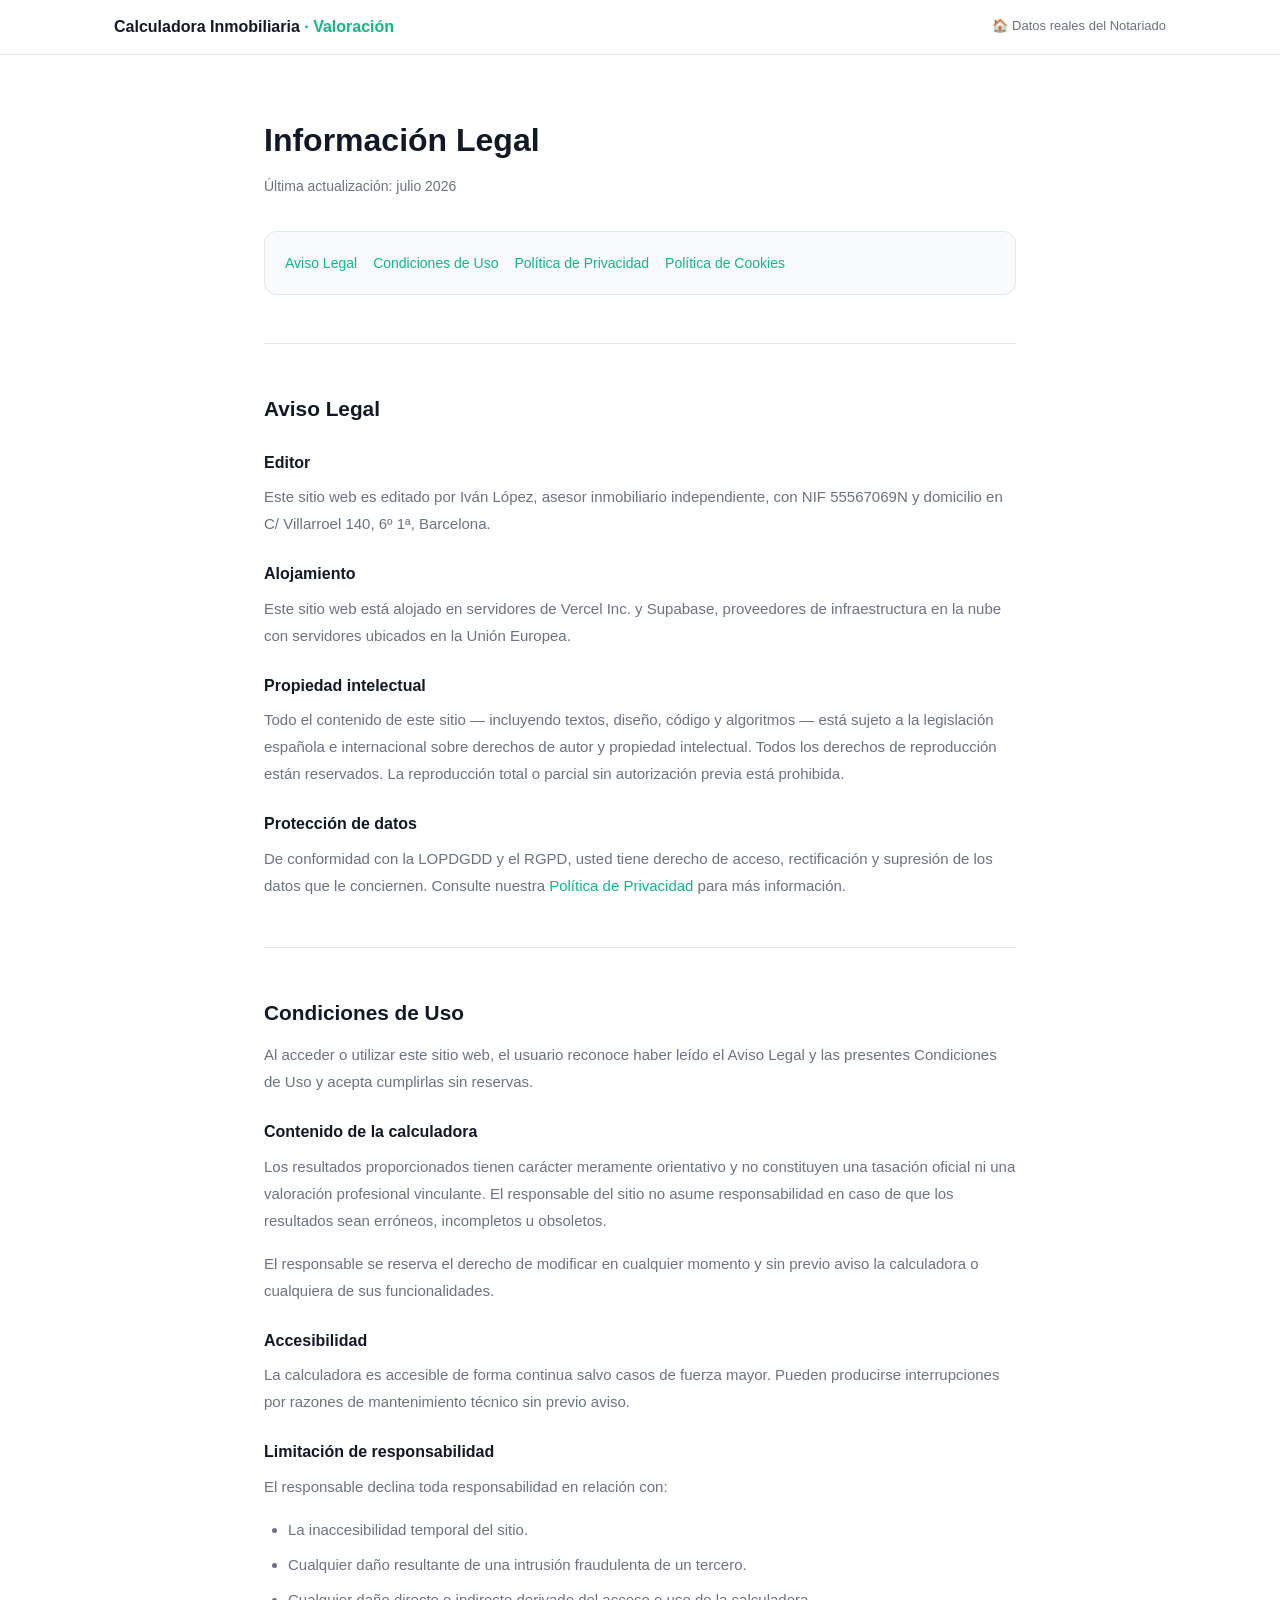
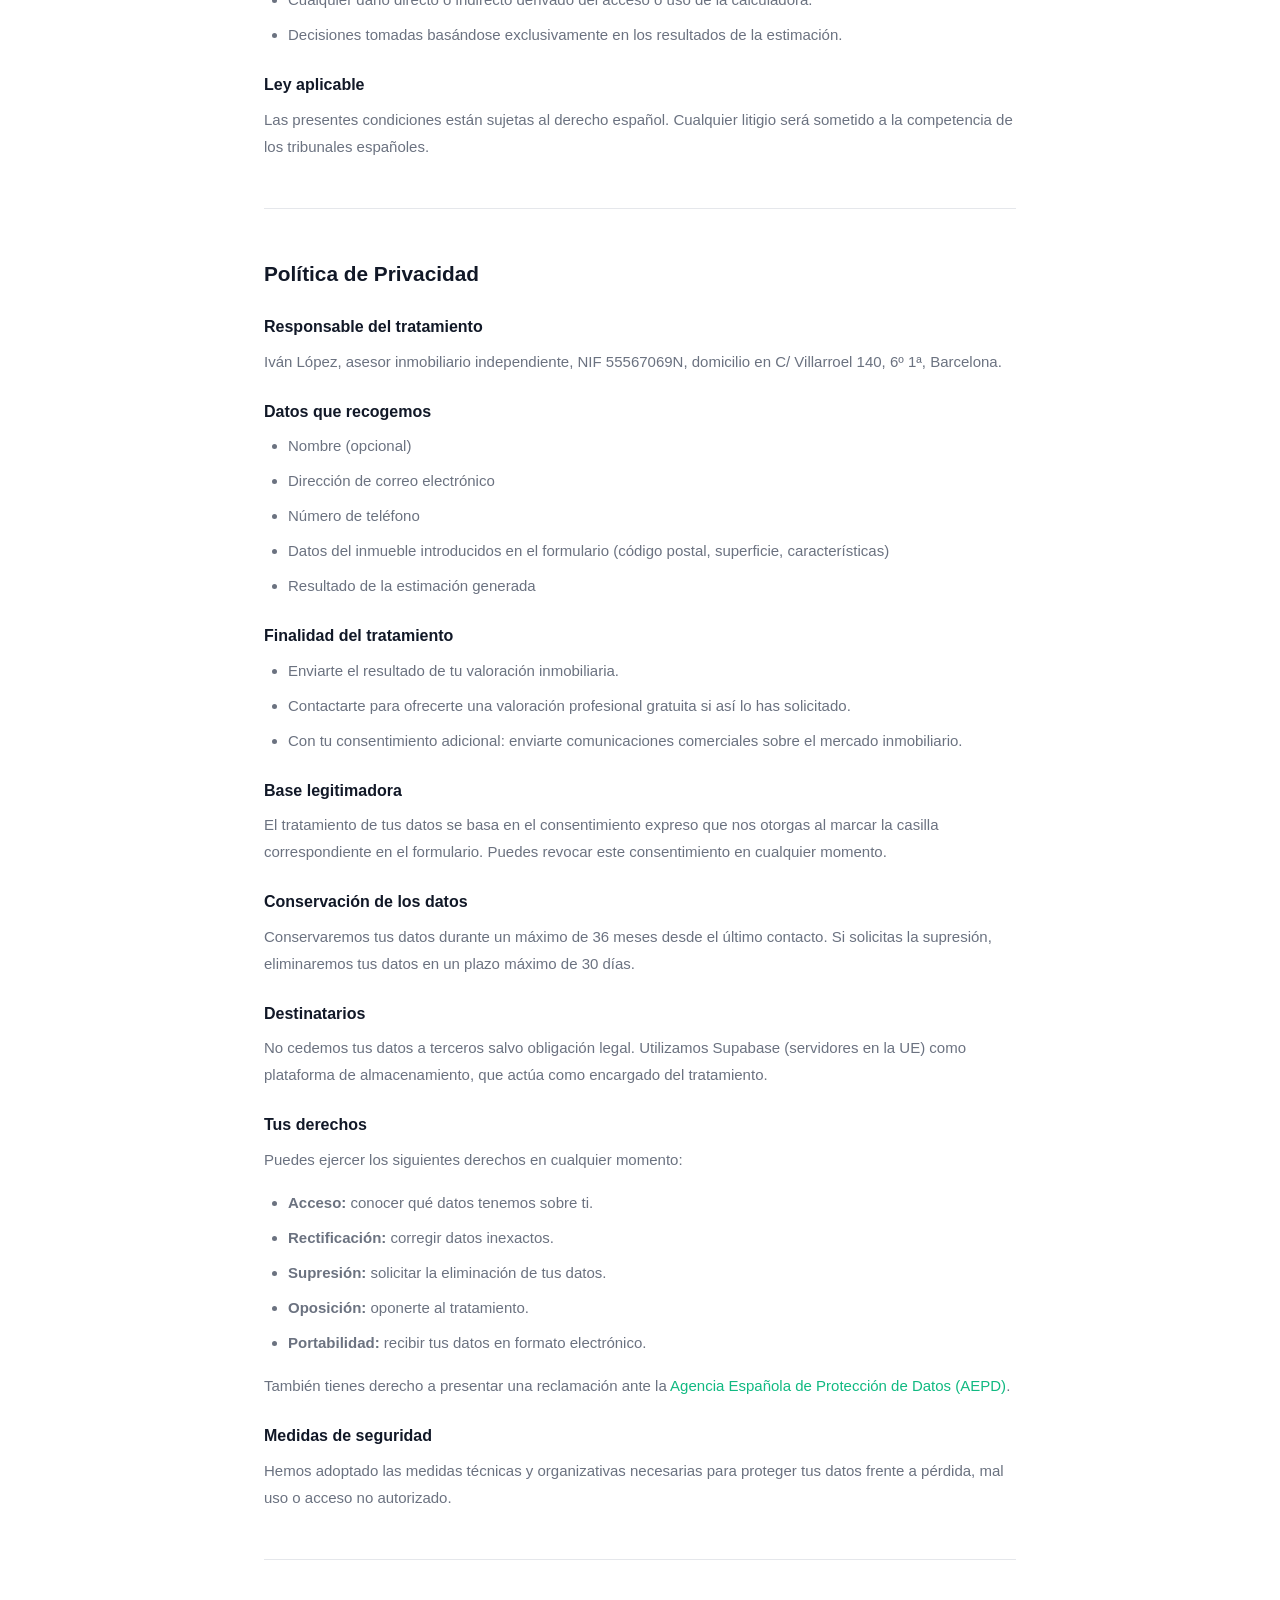
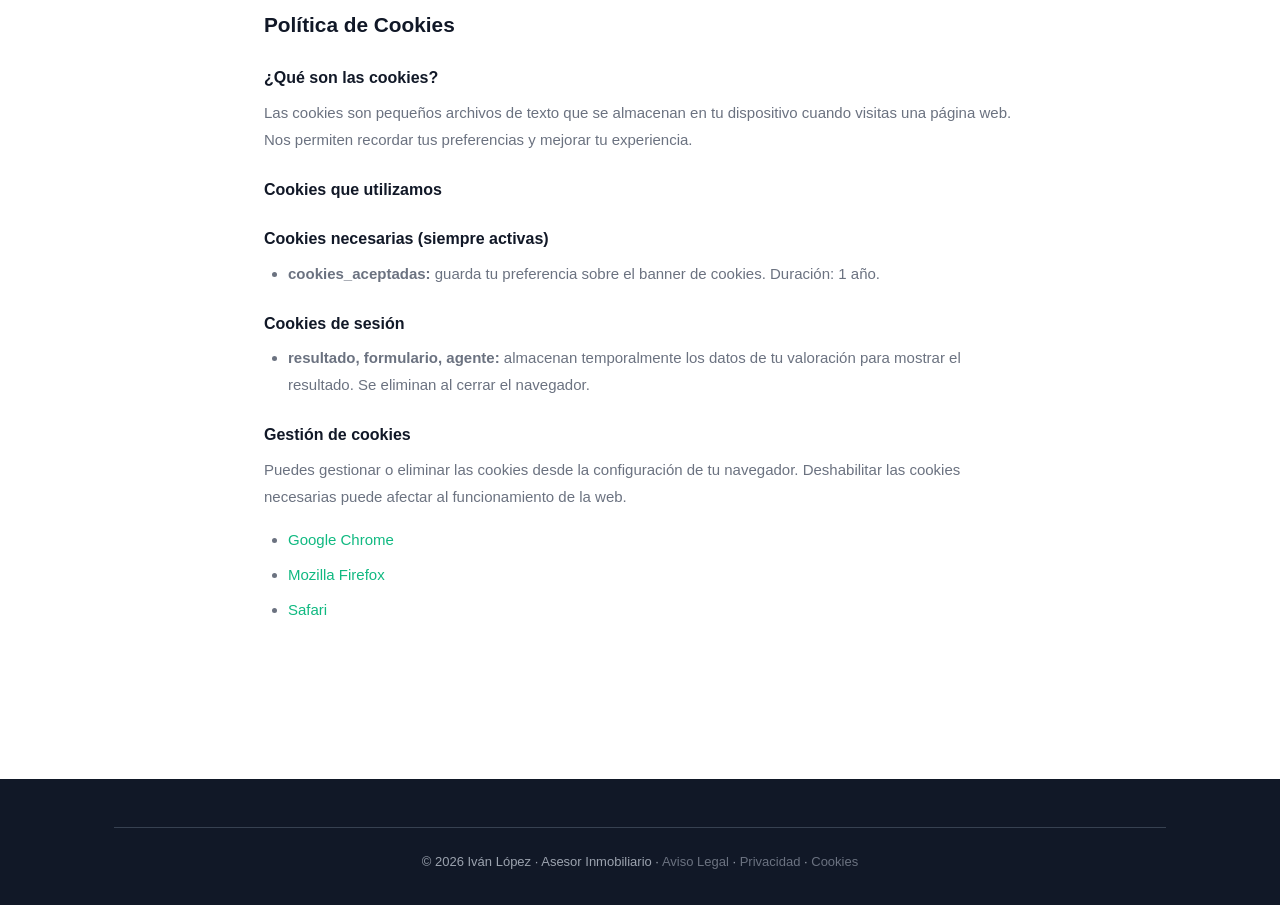
==== legal.html @ 35c609aa "feat: add legal pages with privacy policy and terms" ====
<!DOCTYPE html>
<html lang="es">
<head>
    <meta charset="UTF-8">
    <meta name="viewport" content="width=device-width, initial-scale=1.0">
    <title>Legal — Calculadora de Valoración Inmobiliaria</title>
    <link rel="stylesheet" href="css/styles.css">
    <style>
        .legal-content {
            max-width: 800px;
            margin: 60px auto;
            padding: 0 24px 80px;
        }
        .legal-content h1 {
            font-size: 2rem;
            font-weight: 800;
            margin-bottom: 8px;
        }
        .legal-content h2 {
            font-size: 1.3rem;
            font-weight: 700;
            margin: 48px 0 12px;
            padding-top: 48px;
            border-top: 1px solid var(--border);
        }
        .legal-content h3 {
            font-size: 1rem;
            font-weight: 600;
            margin: 24px 0 8px;
        }
        .legal-content p {
            color: var(--text-muted);
            line-height: 1.8;
            margin-bottom: 16px;
            font-size: 15px;
        }
        .legal-content ul {
            color: var(--text-muted);
            line-height: 1.8;
            margin-bottom: 16px;
            padding-left: 24px;
            font-size: 15px;
        }
        .legal-content li { margin-bottom: 8px; }
        .legal-nav {
            display: flex;
            gap: 16px;
            flex-wrap: wrap;
            margin: 32px 0 48px;
            padding: 20px;
            background: var(--bg);
            border-radius: var(--radius);
            border: 1px solid var(--border);
        }
        .legal-nav a {
            font-size: 14px;
            font-weight: 500;
            color: var(--primary);
        }
    </style>
</head>
<body>

    <header class="header">
        <div class="container">
            <div class="header__inner">
                <div class="header__logo">
                    <a href="index.html" style="color:inherit;text-decoration:none">
                        Calculadora Inmobiliaria <span style="color:var(--primary)">· Valoración</span>
                    </a>
                </div>
                <div class="header__badge">🏠 Datos reales del Notariado</div>
            </div>
        </div>
    </header>

    <div class="legal-content">

        <h1>Información Legal</h1>
        <p style="color:var(--text-muted);font-size:14px">Última actualización: julio 2026</p>

        <div class="legal-nav">
            <a href="#aviso">Aviso Legal</a>
            <a href="#condiciones">Condiciones de Uso</a>
            <a href="#privacidad">Política de Privacidad</a>
            <a href="#cookies">Política de Cookies</a>
        </div>

        <!-- AVISO LEGAL -->
        <section id="aviso">
            <h2>Aviso Legal</h2>

            <h3>Editor</h3>
            <p>Este sitio web es editado por Iván López, asesor inmobiliario independiente, con NIF 55567069N y domicilio en C/ Villarroel 140, 6º 1ª, Barcelona.</p>

            <h3>Alojamiento</h3>
            <p>Este sitio web está alojado en servidores de Vercel Inc. y Supabase, proveedores de infraestructura en la nube con servidores ubicados en la Unión Europea.</p>

            <h3>Propiedad intelectual</h3>
            <p>Todo el contenido de este sitio — incluyendo textos, diseño, código y algoritmos — está sujeto a la legislación española e internacional sobre derechos de autor y propiedad intelectual. Todos los derechos de reproducción están reservados. La reproducción total o parcial sin autorización previa está prohibida.</p>

            <h3>Protección de datos</h3>
            <p>De conformidad con la LOPDGDD y el RGPD, usted tiene derecho de acceso, rectificación y supresión de los datos que le conciernen. Consulte nuestra <a href="#privacidad">Política de Privacidad</a> para más información.</p>
        </section>

        <!-- CONDICIONES DE USO -->
        <section id="condiciones">
            <h2>Condiciones de Uso</h2>

            <p>Al acceder o utilizar este sitio web, el usuario reconoce haber leído el Aviso Legal y las presentes Condiciones de Uso y acepta cumplirlas sin reservas.</p>

            <h3>Contenido de la calculadora</h3>
            <p>Los resultados proporcionados tienen carácter meramente orientativo y no constituyen una tasación oficial ni una valoración profesional vinculante. El responsable del sitio no asume responsabilidad en caso de que los resultados sean erróneos, incompletos u obsoletos.</p>
            <p>El responsable se reserva el derecho de modificar en cualquier momento y sin previo aviso la calculadora o cualquiera de sus funcionalidades.</p>

            <h3>Accesibilidad</h3>
            <p>La calculadora es accesible de forma continua salvo casos de fuerza mayor. Pueden producirse interrupciones por razones de mantenimiento técnico sin previo aviso.</p>

            <h3>Limitación de responsabilidad</h3>
            <p>El responsable declina toda responsabilidad en relación con:</p>
            <ul>
                <li>La inaccesibilidad temporal del sitio.</li>
                <li>Cualquier daño resultante de una intrusión fraudulenta de un tercero.</li>
                <li>Cualquier daño directo o indirecto derivado del acceso o uso de la calculadora.</li>
                <li>Decisiones tomadas basándose exclusivamente en los resultados de la estimación.</li>
            </ul>

            <h3>Ley aplicable</h3>
            <p>Las presentes condiciones están sujetas al derecho español. Cualquier litigio será sometido a la competencia de los tribunales españoles.</p>
        </section>

        <!-- POLÍTICA DE PRIVACIDAD -->
        <section id="privacidad">
            <h2>Política de Privacidad</h2>

            <h3>Responsable del tratamiento</h3>
            <p>Iván López, asesor inmobiliario independiente, NIF 55567069N, domicilio en C/ Villarroel 140, 6º 1ª, Barcelona.</p>

            <h3>Datos que recogemos</h3>
            <ul>
                <li>Nombre (opcional)</li>
                <li>Dirección de correo electrónico</li>
                <li>Número de teléfono</li>
                <li>Datos del inmueble introducidos en el formulario (código postal, superficie, características)</li>
                <li>Resultado de la estimación generada</li>
            </ul>

            <h3>Finalidad del tratamiento</h3>
            <ul>
                <li>Enviarte el resultado de tu valoración inmobiliaria.</li>
                <li>Contactarte para ofrecerte una valoración profesional gratuita si así lo has solicitado.</li>
                <li>Con tu consentimiento adicional: enviarte comunicaciones comerciales sobre el mercado inmobiliario.</li>
            </ul>

            <h3>Base legitimadora</h3>
            <p>El tratamiento de tus datos se basa en el consentimiento expreso que nos otorgas al marcar la casilla correspondiente en el formulario. Puedes revocar este consentimiento en cualquier momento.</p>

            <h3>Conservación de los datos</h3>
            <p>Conservaremos tus datos durante un máximo de 36 meses desde el último contacto. Si solicitas la supresión, eliminaremos tus datos en un plazo máximo de 30 días.</p>

            <h3>Destinatarios</h3>
            <p>No cedemos tus datos a terceros salvo obligación legal. Utilizamos Supabase (servidores en la UE) como plataforma de almacenamiento, que actúa como encargado del tratamiento.</p>

            <h3>Tus derechos</h3>
            <p>Puedes ejercer los siguientes derechos en cualquier momento:</p>
            <ul>
                <li><strong>Acceso:</strong> conocer qué datos tenemos sobre ti.</li>
                <li><strong>Rectificación:</strong> corregir datos inexactos.</li>
                <li><strong>Supresión:</strong> solicitar la eliminación de tus datos.</li>
                <li><strong>Oposición:</strong> oponerte al tratamiento.</li>
                <li><strong>Portabilidad:</strong> recibir tus datos en formato electrónico.</li>
            </ul>
            <p>También tienes derecho a presentar una reclamación ante la <a href="https://www.aepd.es" target="_blank">Agencia Española de Protección de Datos (AEPD)</a>.</p>

            <h3>Medidas de seguridad</h3>
            <p>Hemos adoptado las medidas técnicas y organizativas necesarias para proteger tus datos frente a pérdida, mal uso o acceso no autorizado.</p>
        </section>

        <!-- POLÍTICA DE COOKIES -->
        <section id="cookies">
            <h2>Política de Cookies</h2>

            <h3>¿Qué son las cookies?</h3>
            <p>Las cookies son pequeños archivos de texto que se almacenan en tu dispositivo cuando visitas una página web. Nos permiten recordar tus preferencias y mejorar tu experiencia.</p>

            <h3>Cookies que utilizamos</h3>

            <h3>Cookies necesarias (siempre activas)</h3>
            <ul>
                <li><strong>cookies_aceptadas:</strong> guarda tu preferencia sobre el banner de cookies. Duración: 1 año.</li>
            </ul>

            <h3>Cookies de sesión</h3>
            <ul>
                <li><strong>resultado, formulario, agente:</strong> almacenan temporalmente los datos de tu valoración para mostrar el resultado. Se eliminan al cerrar el navegador.</li>
            </ul>

            <h3>Gestión de cookies</h3>
            <p>Puedes gestionar o eliminar las cookies desde la configuración de tu navegador. Deshabilitar las cookies necesarias puede afectar al funcionamiento de la web.</p>
            <ul>
                <li><a href="https://support.google.com/chrome/answer/95647" target="_blank">Google Chrome</a></li>
                <li><a href="https://support.mozilla.org/es/kb/habilitar-y-deshabilitar-cookies" target="_blank">Mozilla Firefox</a></li>
                <li><a href="https://support.apple.com/es-es/guide/safari/sfri11471/mac" target="_blank">Safari</a></li>
            </ul>
        </section>

    </div>

    <footer class="footer">
        <div class="container">
            <div class="footer__bottom">
                <p>© 2026 Iván López · Asesor Inmobiliario · 
                <a href="#aviso" style="color:#6b7280">Aviso Legal</a> · 
                <a href="#privacidad" style="color:#6b7280">Privacidad</a> · 
                <a href="#cookies" style="color:#6b7280">Cookies</a></p>
            </div>
        </div>
    </footer>

</body>
</html>
---- css/styles.css ----
/* ─── RESET Y VARIABLES ──────────────────────────────────────────────────────── */

*, *::before, *::after {
    box-sizing: border-box;
    margin: 0;
    padding: 0;
}

:root {
    --primary:        #10b981;
    --primary-dark:   #059669;
    --primary-light:  #d1fae5;
    --text:           #111827;
    --text-muted:     #6b7280;
    --text-light:     #9ca3af;
    --border:         #e5e7eb;
    --bg:             #f9fafb;
    --white:          #ffffff;
    --warning-bg:     #fffbeb;
    --warning:        #92400e;
    --radius-sm:      6px;
    --radius:         12px;
    --radius-lg:      20px;
    --shadow-sm:      0 1px 3px rgba(0,0,0,0.08);
    --shadow:         0 4px 16px rgba(0,0,0,0.08);
    --shadow-lg:      0 8px 32px rgba(0,0,0,0.12);
}

body {
    font-family: -apple-system, BlinkMacSystemFont, 'Segoe UI', 'Inter', sans-serif;
    font-size: 16px;
    line-height: 1.6;
    color: var(--text);
    background: var(--white);
}

a { color: var(--primary); text-decoration: none; }
a:hover { text-decoration: underline; }

/* ─── LAYOUT ─────────────────────────────────────────────────────────────────── */

.container {
    max-width: 1100px;
    margin: 0 auto;
    padding: 0 24px;
}

.container--narrow {
    max-width: 640px;
    margin: 0 auto;
    padding: 0 24px;
}

/* ─── HEADER ─────────────────────────────────────────────────────────────────── */

.header {
    position: sticky;
    top: 0;
    z-index: 100;
    background: var(--white);
    border-bottom: 1px solid var(--border);
    padding: 14px 0;
}

.header__inner {
    display: flex;
    align-items: center;
    justify-content: space-between;
}

.header__logo {
    font-weight: 700;
    font-size: 16px;
    color: var(--text);
}

.header__logo span {
    color: var(--primary);
}

.header__badge {
    font-size: 13px;
    color: var(--text-muted);
}

/* ─── HERO ───────────────────────────────────────────────────────────────────── */

.hero {
    background: linear-gradient(135deg, #f0fdf4 0%, #ffffff 60%);
    padding: 80px 0 60px;
    text-align: center;
}

.hero__badge {
    display: inline-flex;
    align-items: center;
    gap: 6px;
    background: var(--primary-light);
    color: var(--primary-dark);
    font-size: 13px;
    font-weight: 600;
    padding: 6px 14px;
    border-radius: 999px;
    margin-bottom: 24px;
}

.hero__titulo {
    font-size: clamp(2rem, 5vw, 3.2rem);
    font-weight: 800;
    line-height: 1.15;
    margin-bottom: 20px;
    letter-spacing: -0.02em;
}

.hero__titulo span {
    color: var(--primary);
}

.hero__subtitulo {
    font-size: 1.15rem;
    color: var(--text-muted);
    max-width: 560px;
    margin: 0 auto 36px;
    line-height: 1.7;
}

.hero__cta {
    margin-bottom: 40px;
}

.hero__social {
    display: flex;
    align-items: center;
    justify-content: center;
    gap: 12px;
    font-size: 14px;
    color: var(--text-muted);
}

.hero__avatares {
    display: flex;
}

.hero__avatar {
    width: 32px;
    height: 32px;
    border-radius: 50%;
    border: 2px solid var(--white);
    background: var(--primary-light);
    color: var(--primary-dark);
    font-size: 12px;
    font-weight: 700;
    display: flex;
    align-items: center;
    justify-content: center;
    margin-left: -8px;
}

.hero__avatar:first-child { margin-left: 0; }

/* ─── STATS ──────────────────────────────────────────────────────────────────── */

.stats {
    padding: 40px 0;
    border-top: 1px solid var(--border);
    border-bottom: 1px solid var(--border);
    background: var(--bg);
}

.stats__grid {
    display: grid;
    grid-template-columns: repeat(3, 1fr);
    gap: 24px;
    text-align: center;
}

.stats__numero {
    font-size: 2rem;
    font-weight: 800;
    color: var(--primary);
    line-height: 1;
    margin-bottom: 6px;
}

.stats__label {
    font-size: 14px;
    color: var(--text-muted);
}

/* ─── CÓMO FUNCIONA ──────────────────────────────────────────────────────────── */

.como-funciona {
    padding: 80px 0;
}

.section__titulo {
    font-size: 1.8rem;
    font-weight: 700;
    text-align: center;
    margin-bottom: 12px;
}

.section__subtitulo {
    text-align: center;
    color: var(--text-muted);
    margin-bottom: 52px;
    font-size: 1.05rem;
}

.pasos__grid {
    display: grid;
    grid-template-columns: repeat(4, 1fr);
    gap: 24px;
    position: relative;
}

.paso {
    text-align: center;
    padding: 28px 20px;
    background: var(--white);
    border: 1px solid var(--border);
    border-radius: var(--radius);
    box-shadow: var(--shadow-sm);
}

.paso__numero {
    width: 44px;
    height: 44px;
    border-radius: 50%;
    background: var(--primary);
    color: var(--white);
    font-weight: 700;
    font-size: 18px;
    display: flex;
    align-items: center;
    justify-content: center;
    margin: 0 auto 16px;
}

.paso__titulo {
    font-weight: 600;
    font-size: 15px;
    margin-bottom: 8px;
}

.paso__texto {
    font-size: 14px;
    color: var(--text-muted);
    line-height: 1.5;
}

/* ─── FORMULARIO ─────────────────────────────────────────────────────────────── */

.formulario-section {
    padding: 80px 0;
    background: var(--bg);
}

.form-card {
    background: var(--white);
    border: 1px solid var(--border);
    border-radius: var(--radius-lg);
    padding: 40px;
    box-shadow: var(--shadow);
}

.form__progress {
    display: flex;
    align-items: center;
    gap: 12px;
    margin-bottom: 32px;
}

.form__progress-step {
    display: flex;
    align-items: center;
    gap: 8px;
    font-size: 14px;
    font-weight: 500;
    color: var(--text-light);
}

.form__progress-step.active {
    color: var(--primary);
}

.form__progress-step.done {
    color: var(--primary-dark);
}

.form__progress-dot {
    width: 28px;
    height: 28px;
    border-radius: 50%;
    border: 2px solid var(--border);
    display: flex;
    align-items: center;
    justify-content: center;
    font-size: 12px;
    font-weight: 700;
}

.form__progress-step.active .form__progress-dot {
    background: var(--primary);
    border-color: var(--primary);
    color: var(--white);
}

.form__progress-step.done .form__progress-dot {
    background: var(--primary-dark);
    border-color: var(--primary-dark);
    color: var(--white);
}

.form__progress-line {
    flex: 1;
    height: 2px;
    background: var(--border);
    border-radius: 999px;
}

.form__progress-line.done {
    background: var(--primary);
}

.form__titulo {
    font-size: 1.4rem;
    font-weight: 700;
    margin-bottom: 8px;
}

.form__subtitulo {
    color: var(--text-muted);
    margin-bottom: 28px;
    font-size: 15px;
}

.form__grid {
    display: grid;
    grid-template-columns: 1fr 1fr;
    gap: 16px;
}

.form__grid--full {
    grid-column: 1 / -1;
}

.form__grupo {
    display: flex;
    flex-direction: column;
    gap: 6px;
}

.form__label {
    font-size: 14px;
    font-weight: 500;
    color: var(--text);
}

.form__opcional {
    color: var(--text-light);
    font-weight: 400;
}

.form__input,
.form__select {
    width: 100%;
    padding: 11px 14px;
    border: 1.5px solid var(--border);
    border-radius: var(--radius-sm);
    font-size: 15px;
    color: var(--text);
    background: var(--white);
    transition: border-color 0.15s, box-shadow 0.15s;
    appearance: none;
}

.form__input:focus,
.form__select:focus {
    outline: none;
    border-color: var(--primary);
    box-shadow: 0 0 0 3px rgba(16,185,129,0.12);
}

.form__checkbox-grupo {
    display: flex;
    gap: 10px;
    align-items: flex-start;
    padding: 14px;
    background: var(--bg);
    border-radius: var(--radius-sm);
    border: 1px solid var(--border);
}

.form__checkbox {
    width: 18px;
    height: 18px;
    flex-shrink: 0;
    margin-top: 2px;
    accent-color: var(--primary);
}

.form__checkbox-label {
    font-size: 13px;
    color: var(--text-muted);
    line-height: 1.5;
}

/* ─── BOTONES ────────────────────────────────────────────────────────────────── */

.btn {
    display: inline-flex;
    align-items: center;
    justify-content: center;
    gap: 8px;
    padding: 14px 28px;
    border-radius: var(--radius-sm);
    font-size: 16px;
    font-weight: 600;
    cursor: pointer;
    border: none;
    transition: all 0.15s;
    text-decoration: none;
}

.btn--primary {
    background: var(--primary);
    color: var(--white);
    width: 100%;
    margin-top: 8px;
}

.btn--primary:hover {
    background: var(--primary-dark);
    transform: translateY(-1px);
    box-shadow: 0 4px 12px rgba(16,185,129,0.3);
    text-decoration: none;
    color: var(--white);
}

.btn--secondary {
    background: var(--white);
    color: var(--text);
    border: 1.5px solid var(--border);
    width: 100%;
    margin-top: 8px;
}

.btn--secondary:hover {
    background: var(--bg);
    text-decoration: none;
    color: var(--text);
}

.btn--whatsapp {
    background: #25d366;
    color: var(--white);
    width: 100%;
    margin-top: 8px;
}

.btn--whatsapp:hover {
    background: #20b858;
    text-decoration: none;
    color: var(--white);
}

.btn--lg {
    padding: 16px 36px;
    font-size: 17px;
    border-radius: var(--radius-sm);
}

/* ─── TESTIMONIOS ────────────────────────────────────────────────────────────── */

.testimonios {
    padding: 80px 0;
    background: var(--bg);
}

.testimonios__grid {
    display: grid;
    grid-template-columns: repeat(3, 1fr);
    gap: 24px;
    margin-top: 48px;
}

.testimonio {
    background: var(--white);
    border: 1px solid var(--border);
    border-radius: var(--radius);
    padding: 28px;
    box-shadow: var(--shadow-sm);
}

.testimonio__estrellas {
    color: #f59e0b;
    font-size: 16px;
    margin-bottom: 12px;
}

.testimonio__texto {
    font-size: 15px;
    color: var(--text);
    line-height: 1.6;
    margin-bottom: 16px;
    font-style: italic;
}

.testimonio__autor {
    font-size: 14px;
    font-weight: 600;
    color: var(--text);
}

.testimonio__lugar {
    font-size: 13px;
    color: var(--text-muted);
}

/* ─── FAQ ────────────────────────────────────────────────────────────────────── */

.faq {
    padding: 80px 0;
}

.faq__lista {
    max-width: 720px;
    margin: 48px auto 0;
    display: flex;
    flex-direction: column;
    gap: 12px;
}

.faq__item {
    border: 1px solid var(--border);
    border-radius: var(--radius-sm);
    overflow: hidden;
}

.faq__pregunta {
    width: 100%;
    text-align: left;
    padding: 18px 20px;
    background: var(--white);
    border: none;
    cursor: pointer;
    font-size: 15px;
    font-weight: 600;
    color: var(--text);
    display: flex;
    justify-content: space-between;
    align-items: center;
    gap: 12px;
}

.faq__pregunta:hover {
    background: var(--bg);
}

.faq__icono {
    font-size: 20px;
    color: var(--primary);
    flex-shrink: 0;
    transition: transform 0.2s;
}

.faq__item.open .faq__icono {
    transform: rotate(45deg);
}

.faq__respuesta {
    display: none;
    padding: 0 20px 18px;
    font-size: 15px;
    color: var(--text-muted);
    line-height: 1.7;
    background: var(--white);
}

.faq__item.open .faq__respuesta {
    display: block;
}

/* ─── RESULTADO ──────────────────────────────────────────────────────────────── */

.resultado-hero {
    background: linear-gradient(135deg, #f0fdf4 0%, #ffffff 60%);
    padding: 60px 0 40px;
    text-align: center;
}

.resultado__emoji {
    font-size: 3rem;
    margin-bottom: 16px;
}

.resultado__titulo {
    font-size: 1.4rem;
    color: var(--text-muted);
    margin-bottom: 8px;
}

.resultado__rango {
    font-size: clamp(1.8rem, 4vw, 2.8rem);
    font-weight: 800;
    color: var(--text);
    margin-bottom: 8px;
    letter-spacing: -0.02em;
}

.resultado__central {
    font-size: 1.1rem;
    color: var(--text-muted);
    margin-bottom: 20px;
}

.resultado__central strong {
    color: var(--primary);
}

.resultado__detalle {
    font-size: 15px;
    color: var(--text-muted);
    margin-bottom: 16px;
}

.resultado__badges {
    display: flex;
    gap: 10px;
    justify-content: center;
    flex-wrap: wrap;
    margin-bottom: 12px;
}

.badge {
    display: inline-flex;
    align-items: center;
    gap: 5px;
    padding: 6px 12px;
    border-radius: 999px;
    font-size: 13px;
    font-weight: 600;
}

.badge--green {
    background: var(--primary-light);
    color: var(--primary-dark);
}

.badge--blue {
    background: #dbeafe;
    color: #1e40af;
}

.badge--warning {
    background: var(--warning-bg);
    color: var(--warning);
}

.resultado__aviso {
    margin-top: 16px;
    padding: 12px 16px;
    background: var(--warning-bg);
    color: var(--warning);
    border-radius: var(--radius-sm);
    font-size: 14px;
    text-align: left;
}

/* ─── CTA RESULTADO ──────────────────────────────────────────────────────────── */

.resultado-cta {
    padding: 40px 0 80px;
}

.cta-card {
    background: var(--white);
    border: 1px solid var(--border);
    border-radius: var(--radius-lg);
    padding: 40px;
    box-shadow: var(--shadow);
    text-align: center;
}

.cta-card__titulo {
    font-size: 1.4rem;
    font-weight: 700;
    margin-bottom: 10px;
}

.cta-card__texto {
    color: var(--text-muted);
    margin-bottom: 28px;
    font-size: 15px;
}

.cta-card__botones {
    display: flex;
    flex-direction: column;
    gap: 10px;
    max-width: 400px;
    margin: 0 auto;
}

.lead__confirmacion {
    background: var(--primary-light);
    color: var(--primary-dark);
    padding: 20px;
    border-radius: var(--radius-sm);
    font-weight: 600;
    text-align: center;
    font-size: 16px;
}

/* ─── FOOTER ─────────────────────────────────────────────────────────────────── */

.footer {
    background: var(--text);
    color: #9ca3af;
    padding: 48px 0 32px;
}

.footer__grid {
    display: grid;
    grid-template-columns: 2fr 1fr 1fr;
    gap: 40px;
    margin-bottom: 40px;
}

.footer__titulo {
    font-size: 15px;
    font-weight: 600;
    color: var(--white);
    margin-bottom: 12px;
}

.footer__texto {
    font-size: 14px;
    line-height: 1.7;
}

.footer__links {
    list-style: none;
    display: flex;
    flex-direction: column;
    gap: 8px;
}

.footer__links a {
    color: #9ca3af;
    font-size: 14px;
}

.footer__links a:hover {
    color: var(--white);
    text-decoration: none;
}

.footer__bottom {
    border-top: 1px solid #374151;
    padding-top: 24px;
    font-size: 13px;
    text-align: center;
}

/* ─── BANNER COOKIES ─────────────────────────────────────────────────────────── */

.cookies-banner {
    position: fixed;
    bottom: 0;
    left: 0;
    right: 0;
    background: var(--text);
    color: var(--white);
    padding: 20px 24px;
    z-index: 1000;
    box-shadow: 0 -4px 20px rgba(0,0,0,0.15);
    display: none;
}

.cookies-banner.visible {
    display: block;
}

.cookies-banner__inner {
    max-width: 1100px;
    margin: 0 auto;
    display: flex;
    align-items: center;
    gap: 24px;
    flex-wrap: wrap;
}

.cookies-banner__texto {
    flex: 1;
    font-size: 14px;
    color: #d1d5db;
    min-width: 200px;
}

.cookies-banner__botones {
    display: flex;
    gap: 10px;
    flex-shrink: 0;
}

.btn--cookies-accept {
    background: var(--primary);
    color: var(--white);
    padding: 10px 20px;
    border-radius: var(--radius-sm);
    font-size: 14px;
    font-weight: 600;
    border: none;
    cursor: pointer;
}

.btn--cookies-reject {
    background: transparent;
    color: #d1d5db;
    padding: 10px 20px;
    border-radius: var(--radius-sm);
    font-size: 14px;
    font-weight: 600;
    border: 1px solid #4b5563;
    cursor: pointer;
}

/* ─── RESPONSIVE ─────────────────────────────────────────────────────────────── */

@media (max-width: 768px) {
    .hero { padding: 60px 0 40px; }
    .pasos__grid { grid-template-columns: 1fr 1fr; }
    .stats__grid { grid-template-columns: 1fr; gap: 16px; }
    .testimonios__grid { grid-template-columns: 1fr; }
    .footer__grid { grid-template-columns: 1fr; gap: 28px; }
    .form__grid { grid-template-columns: 1fr; }
    .form-card { padding: 24px 20px; }
}

@media (max-width: 480px) {
    .pasos__grid { grid-template-columns: 1fr; }
    .hero__titulo { font-size: 1.8rem; }
    .resultado__rango { font-size: 1.6rem; }
    .cookies-banner__inner { flex-direction: column; align-items: flex-start; }
}
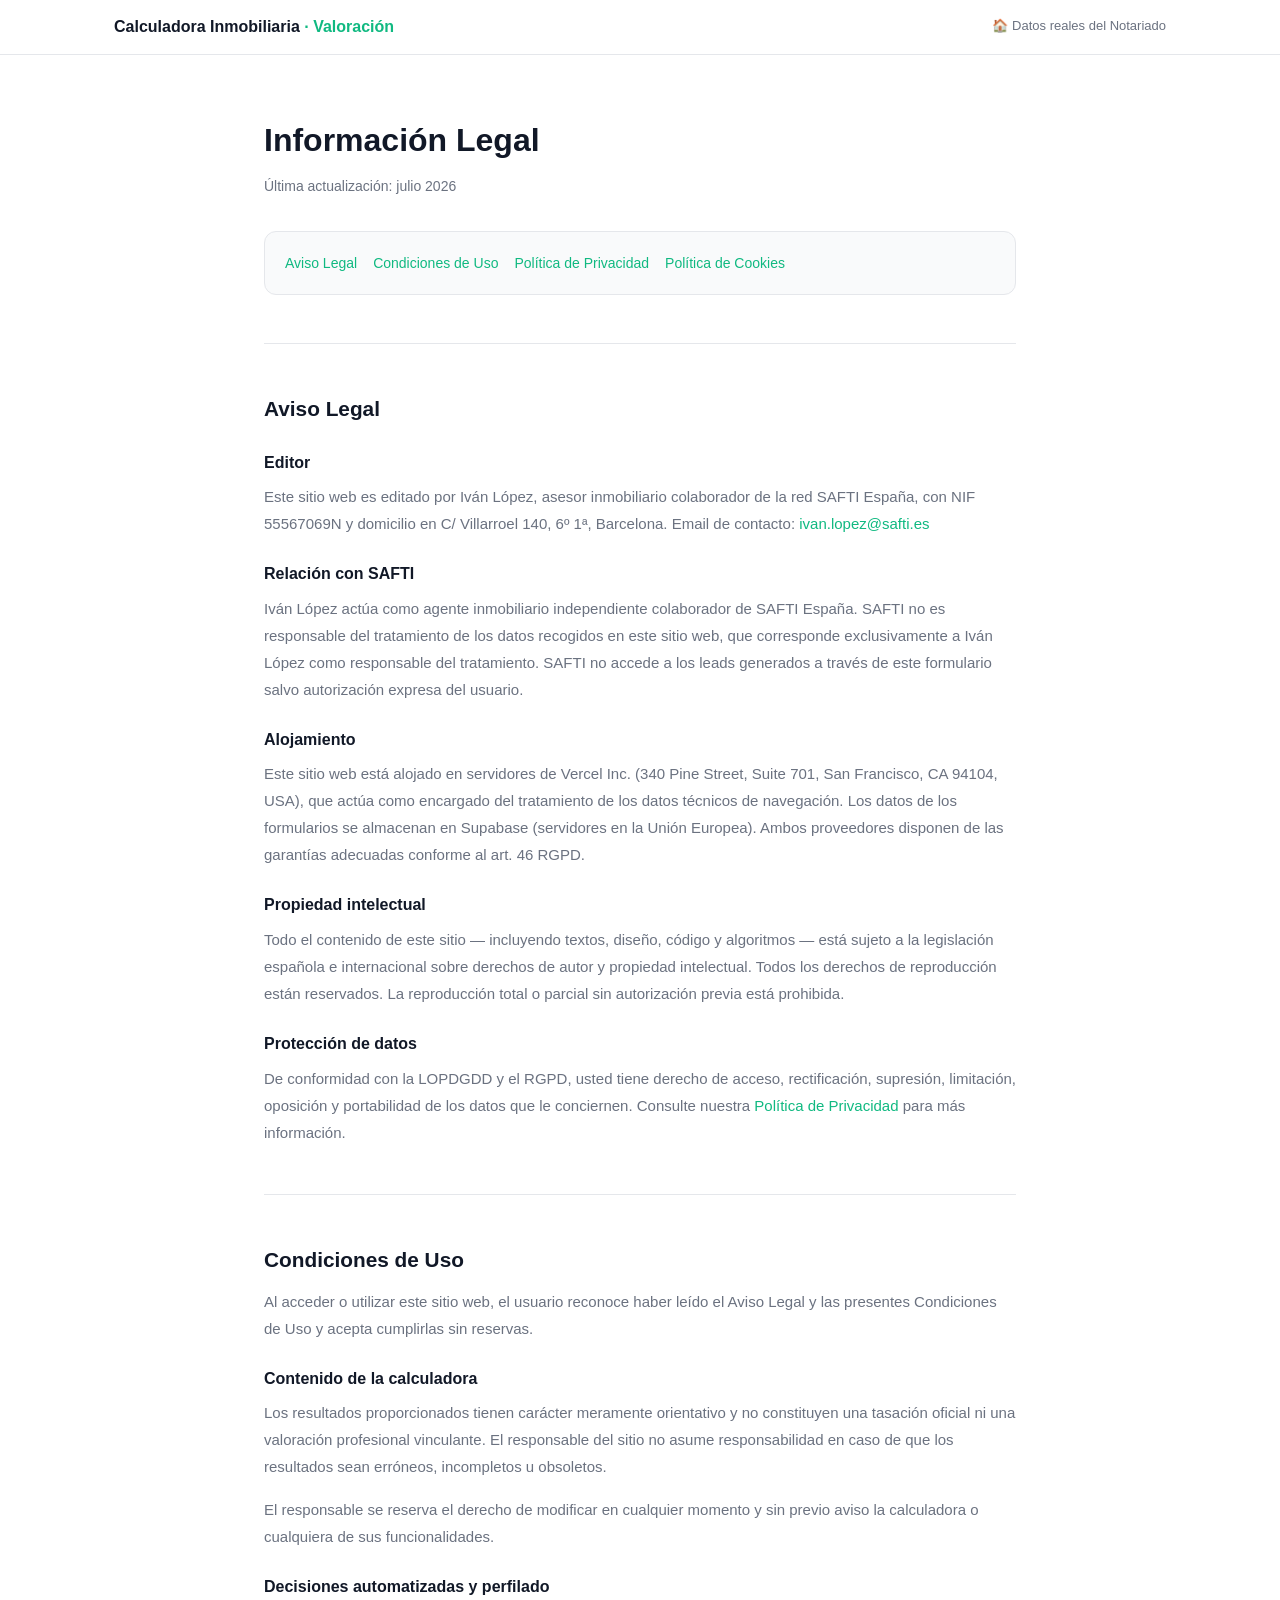
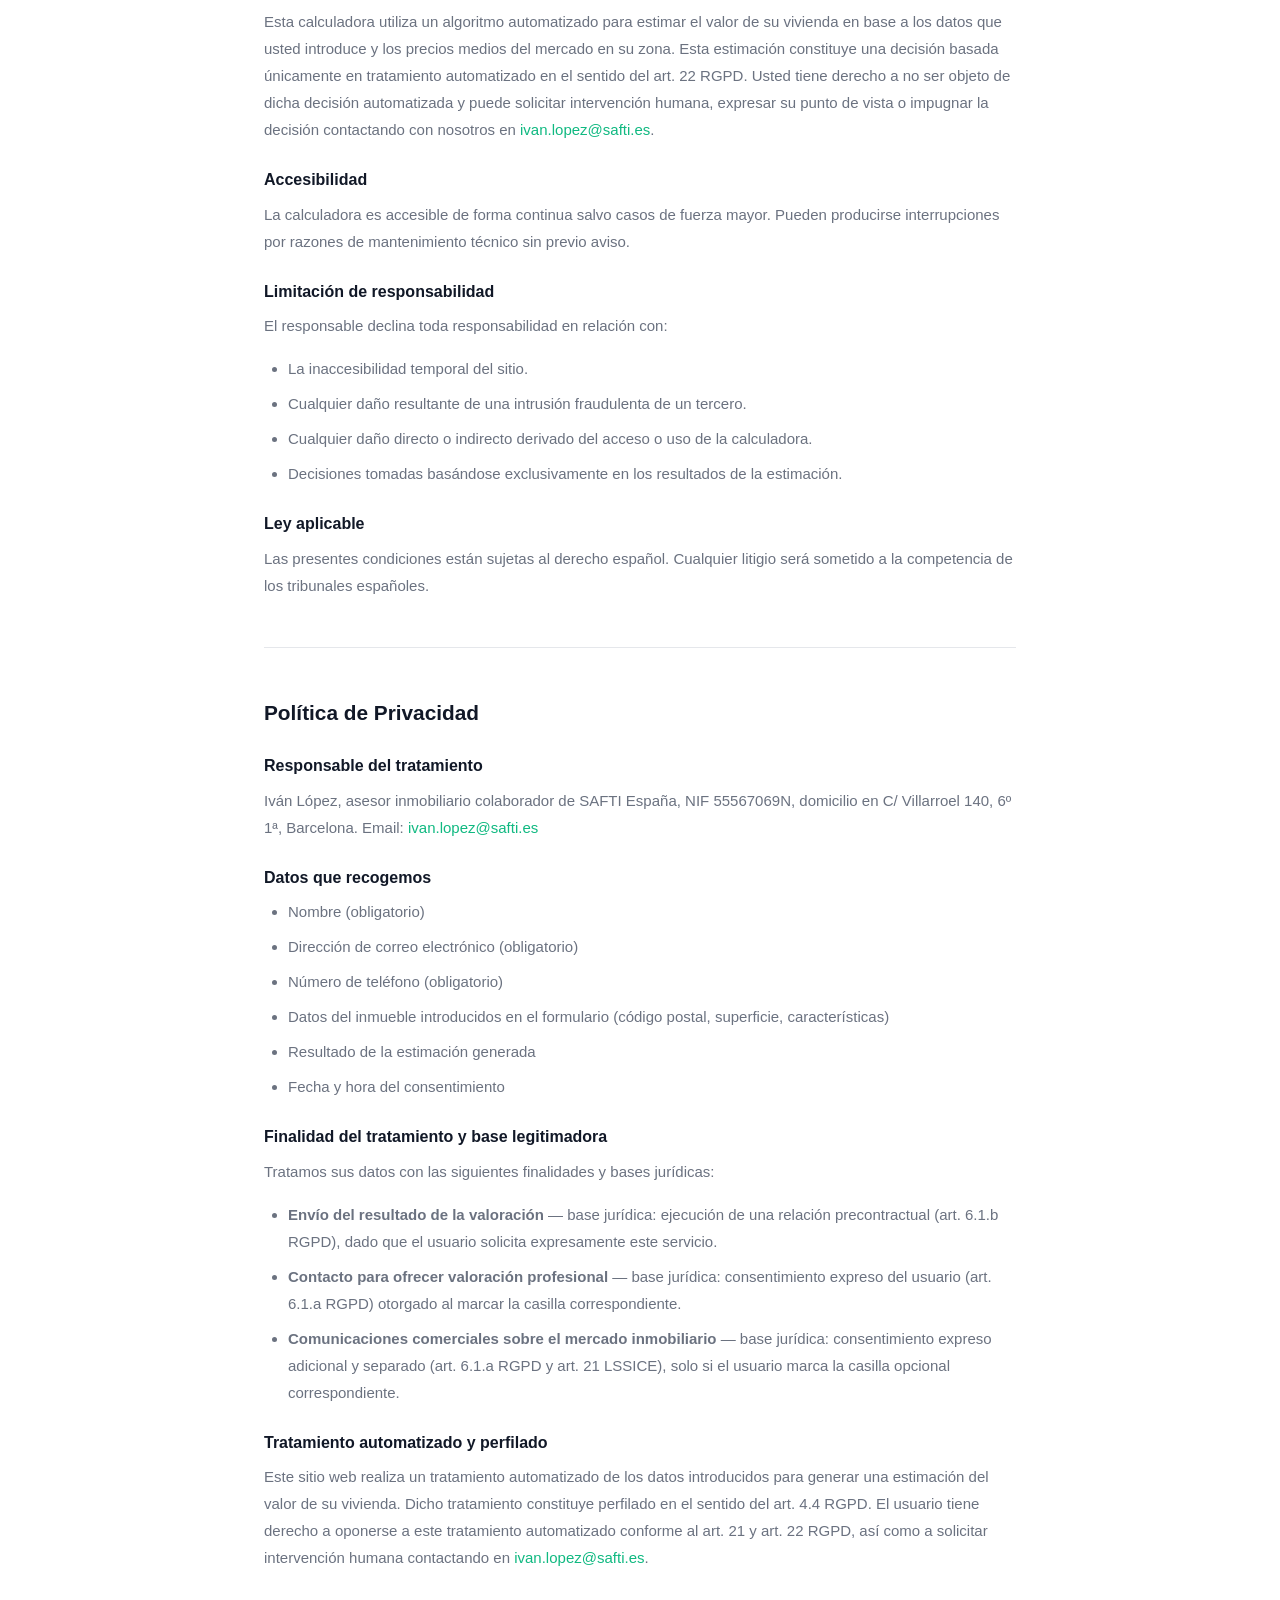
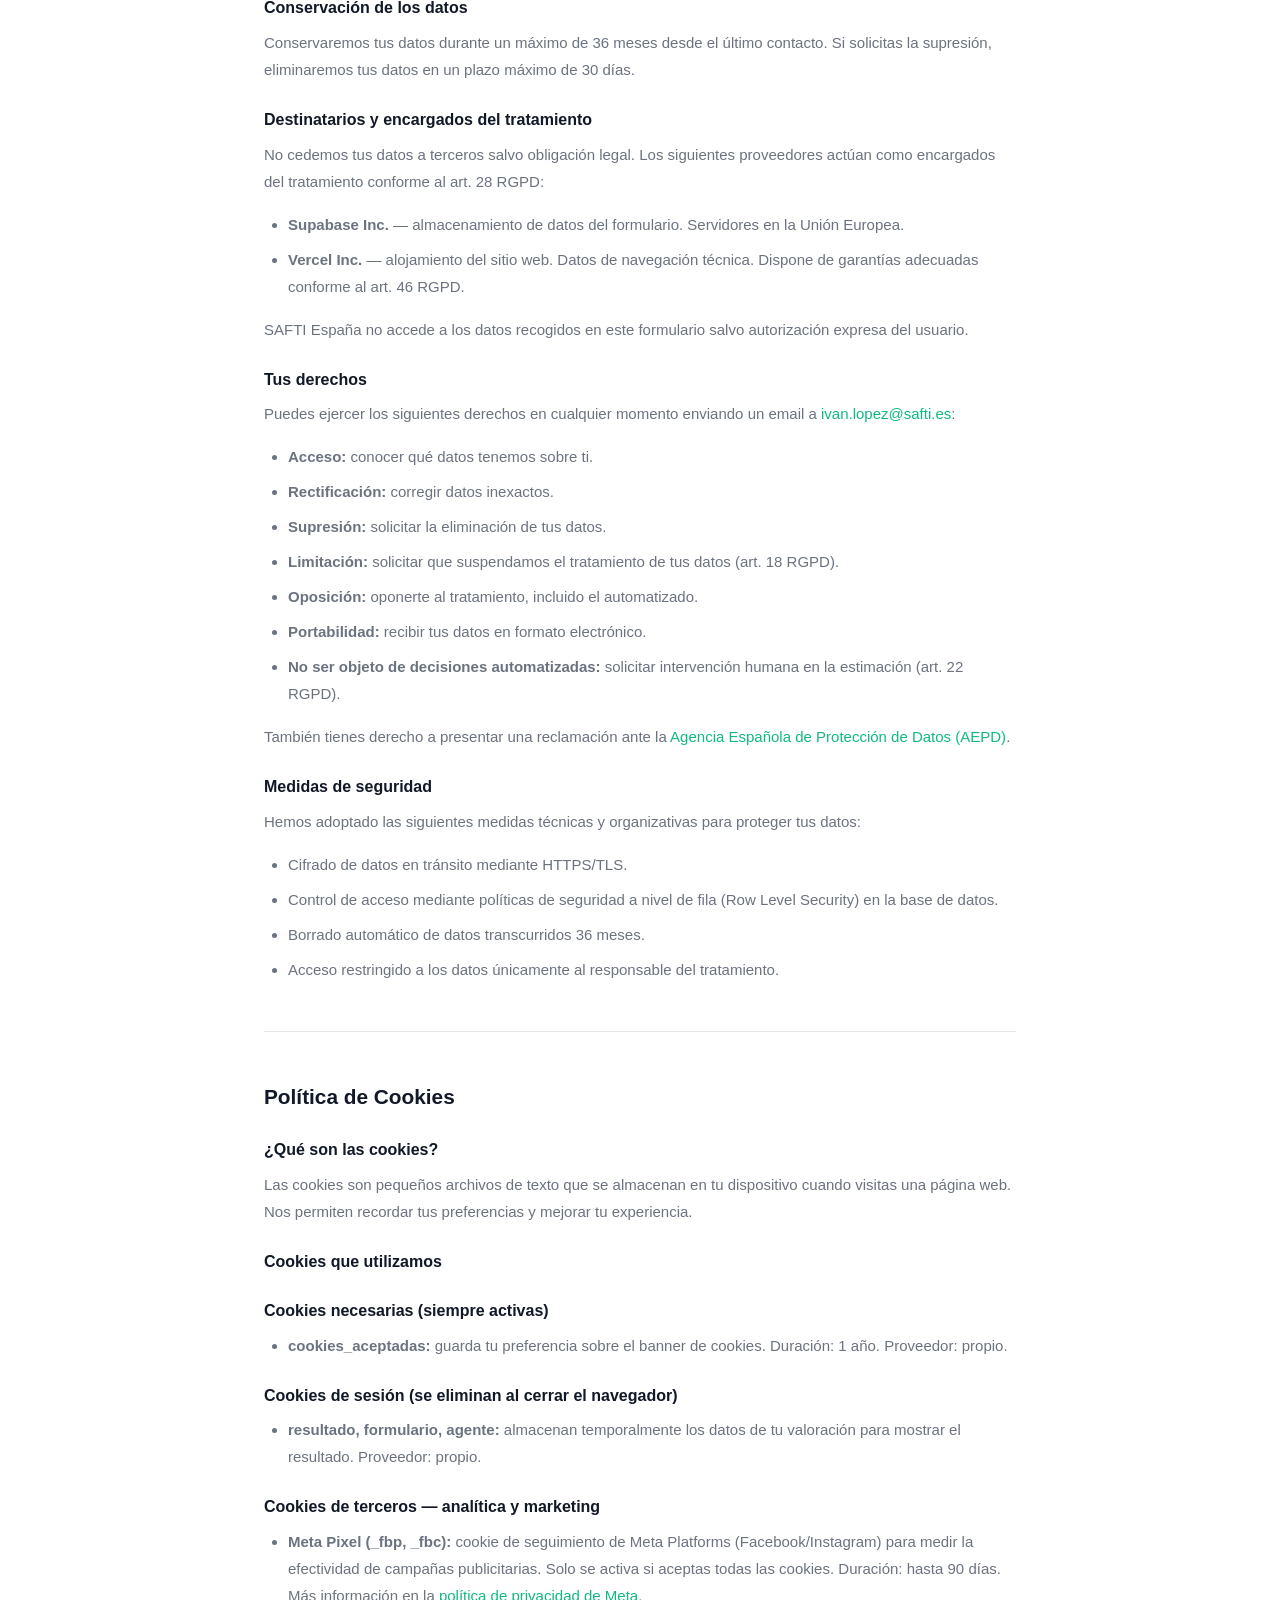
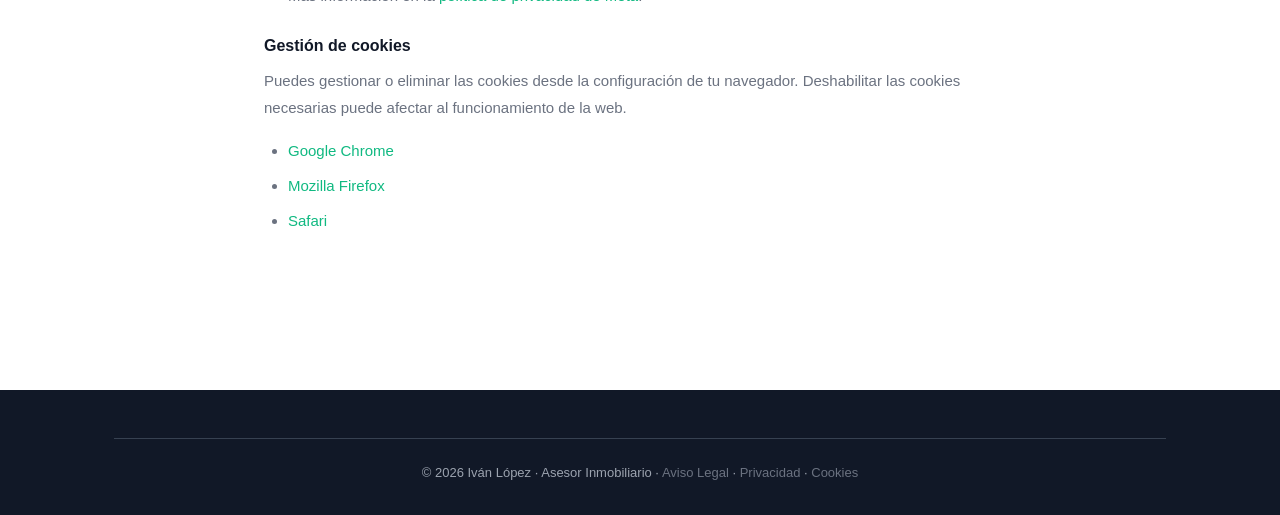
==== commit 49968561: "fix: AEPD compliance - separate checkboxes, legal policy update, anonymize testimonials" ====
--- a/legal.html
+++ b/legal.html
@@ -5,6 +5,7 @@
     <meta name="viewport" content="width=device-width, initial-scale=1.0">
     <title>Legal — Calculadora de Valoración Inmobiliaria</title>
     <link rel="stylesheet" href="css/styles.css">
+    <link rel="icon" href="data:image/svg+xml,<svg xmlns=%22http://www.w3.org/2000/svg%22 viewBox=%220 0 100 100%22><rect width=%22100%22 height=%22100%22 rx=%2212%22 fill=%22%2310b981%22/><text x=%2250%22 y=%2272%22 font-size=%2262%22 text-anchor=%22middle%22 fill=%22white%22 font-family=%22system-ui%22>⌂</text></svg>" type="image/svg+xml">
     <style>
         .legal-content {
             max-width: 800px;
@@ -91,16 +92,19 @@
             <h2>Aviso Legal</h2>
 
             <h3>Editor</h3>
-            <p>Este sitio web es editado por Iván López, asesor inmobiliario independiente, con NIF 55567069N y domicilio en C/ Villarroel 140, 6º 1ª, Barcelona.</p>
+            <p>Este sitio web es editado por Iván López, asesor inmobiliario colaborador de la red SAFTI España, con NIF 55567069N y domicilio en C/ Villarroel 140, 6º 1ª, Barcelona. Email de contacto: <a href="mailto:ivan.lopez@safti.es">ivan.lopez@safti.es</a></p>
+
+            <h3>Relación con SAFTI</h3>
+            <p>Iván López actúa como agente inmobiliario independiente colaborador de SAFTI España. SAFTI no es responsable del tratamiento de los datos recogidos en este sitio web, que corresponde exclusivamente a Iván López como responsable del tratamiento. SAFTI no accede a los leads generados a través de este formulario salvo autorización expresa del usuario.</p>
 
             <h3>Alojamiento</h3>
-            <p>Este sitio web está alojado en servidores de Vercel Inc. y Supabase, proveedores de infraestructura en la nube con servidores ubicados en la Unión Europea.</p>
+            <p>Este sitio web está alojado en servidores de Vercel Inc. (340 Pine Street, Suite 701, San Francisco, CA 94104, USA), que actúa como encargado del tratamiento de los datos técnicos de navegación. Los datos de los formularios se almacenan en Supabase (servidores en la Unión Europea). Ambos proveedores disponen de las garantías adecuadas conforme al art. 46 RGPD.</p>
 
             <h3>Propiedad intelectual</h3>
             <p>Todo el contenido de este sitio — incluyendo textos, diseño, código y algoritmos — está sujeto a la legislación española e internacional sobre derechos de autor y propiedad intelectual. Todos los derechos de reproducción están reservados. La reproducción total o parcial sin autorización previa está prohibida.</p>
 
             <h3>Protección de datos</h3>
-            <p>De conformidad con la LOPDGDD y el RGPD, usted tiene derecho de acceso, rectificación y supresión de los datos que le conciernen. Consulte nuestra <a href="#privacidad">Política de Privacidad</a> para más información.</p>
+            <p>De conformidad con la LOPDGDD y el RGPD, usted tiene derecho de acceso, rectificación, supresión, limitación, oposición y portabilidad de los datos que le conciernen. Consulte nuestra <a href="#privacidad">Política de Privacidad</a> para más información.</p>
         </section>
 
         <!-- CONDICIONES DE USO -->
@@ -112,6 +116,9 @@
             <h3>Contenido de la calculadora</h3>
             <p>Los resultados proporcionados tienen carácter meramente orientativo y no constituyen una tasación oficial ni una valoración profesional vinculante. El responsable del sitio no asume responsabilidad en caso de que los resultados sean erróneos, incompletos u obsoletos.</p>
             <p>El responsable se reserva el derecho de modificar en cualquier momento y sin previo aviso la calculadora o cualquiera de sus funcionalidades.</p>
+
+            <h3>Decisiones automatizadas y perfilado</h3>
+            <p>Esta calculadora utiliza un algoritmo automatizado para estimar el valor de su vivienda en base a los datos que usted introduce y los precios medios del mercado en su zona. Esta estimación constituye una decisión basada únicamente en tratamiento automatizado en el sentido del art. 22 RGPD. Usted tiene derecho a no ser objeto de dicha decisión automatizada y puede solicitar intervención humana, expresar su punto de vista o impugnar la decisión contactando con nosotros en <a href="mailto:ivan.lopez@safti.es">ivan.lopez@safti.es</a>.</p>
 
             <h3>Accesibilidad</h3>
             <p>La calculadora es accesible de forma continua salvo casos de fuerza mayor. Pueden producirse interrupciones por razones de mantenimiento técnico sin previo aviso.</p>
@@ -134,46 +141,61 @@
             <h2>Política de Privacidad</h2>
 
             <h3>Responsable del tratamiento</h3>
-            <p>Iván López, asesor inmobiliario independiente, NIF 55567069N, domicilio en C/ Villarroel 140, 6º 1ª, Barcelona.</p>
+            <p>Iván López, asesor inmobiliario colaborador de SAFTI España, NIF 55567069N, domicilio en C/ Villarroel 140, 6º 1ª, Barcelona. Email: <a href="mailto:ivan.lopez@safti.es">ivan.lopez@safti.es</a></p>
 
             <h3>Datos que recogemos</h3>
             <ul>
-                <li>Nombre (opcional)</li>
-                <li>Dirección de correo electrónico</li>
-                <li>Número de teléfono</li>
+                <li>Nombre (obligatorio)</li>
+                <li>Dirección de correo electrónico (obligatorio)</li>
+                <li>Número de teléfono (obligatorio)</li>
                 <li>Datos del inmueble introducidos en el formulario (código postal, superficie, características)</li>
                 <li>Resultado de la estimación generada</li>
-            </ul>
-
-            <h3>Finalidad del tratamiento</h3>
-            <ul>
-                <li>Enviarte el resultado de tu valoración inmobiliaria.</li>
-                <li>Contactarte para ofrecerte una valoración profesional gratuita si así lo has solicitado.</li>
-                <li>Con tu consentimiento adicional: enviarte comunicaciones comerciales sobre el mercado inmobiliario.</li>
-            </ul>
-
-            <h3>Base legitimadora</h3>
-            <p>El tratamiento de tus datos se basa en el consentimiento expreso que nos otorgas al marcar la casilla correspondiente en el formulario. Puedes revocar este consentimiento en cualquier momento.</p>
+                <li>Fecha y hora del consentimiento</li>
+            </ul>
+
+            <h3>Finalidad del tratamiento y base legitimadora</h3>
+            <p>Tratamos sus datos con las siguientes finalidades y bases jurídicas:</p>
+            <ul>
+                <li><strong>Envío del resultado de la valoración</strong> — base jurídica: ejecución de una relación precontractual (art. 6.1.b RGPD), dado que el usuario solicita expresamente este servicio.</li>
+                <li><strong>Contacto para ofrecer valoración profesional</strong> — base jurídica: consentimiento expreso del usuario (art. 6.1.a RGPD) otorgado al marcar la casilla correspondiente.</li>
+                <li><strong>Comunicaciones comerciales sobre el mercado inmobiliario</strong> — base jurídica: consentimiento expreso adicional y separado (art. 6.1.a RGPD y art. 21 LSSICE), solo si el usuario marca la casilla opcional correspondiente.</li>
+            </ul>
+
+            <h3>Tratamiento automatizado y perfilado</h3>
+            <p>Este sitio web realiza un tratamiento automatizado de los datos introducidos para generar una estimación del valor de su vivienda. Dicho tratamiento constituye perfilado en el sentido del art. 4.4 RGPD. El usuario tiene derecho a oponerse a este tratamiento automatizado conforme al art. 21 y art. 22 RGPD, así como a solicitar intervención humana contactando en <a href="mailto:ivan.lopez@safti.es">ivan.lopez@safti.es</a>.</p>
 
             <h3>Conservación de los datos</h3>
             <p>Conservaremos tus datos durante un máximo de 36 meses desde el último contacto. Si solicitas la supresión, eliminaremos tus datos en un plazo máximo de 30 días.</p>
 
-            <h3>Destinatarios</h3>
-            <p>No cedemos tus datos a terceros salvo obligación legal. Utilizamos Supabase (servidores en la UE) como plataforma de almacenamiento, que actúa como encargado del tratamiento.</p>
+            <h3>Destinatarios y encargados del tratamiento</h3>
+            <p>No cedemos tus datos a terceros salvo obligación legal. Los siguientes proveedores actúan como encargados del tratamiento conforme al art. 28 RGPD:</p>
+            <ul>
+                <li><strong>Supabase Inc.</strong> — almacenamiento de datos del formulario. Servidores en la Unión Europea.</li>
+                <li><strong>Vercel Inc.</strong> — alojamiento del sitio web. Datos de navegación técnica. Dispone de garantías adecuadas conforme al art. 46 RGPD.</li>
+            </ul>
+            <p>SAFTI España no accede a los datos recogidos en este formulario salvo autorización expresa del usuario.</p>
 
             <h3>Tus derechos</h3>
-            <p>Puedes ejercer los siguientes derechos en cualquier momento:</p>
+            <p>Puedes ejercer los siguientes derechos en cualquier momento enviando un email a <a href="mailto:ivan.lopez@safti.es">ivan.lopez@safti.es</a>:</p>
             <ul>
                 <li><strong>Acceso:</strong> conocer qué datos tenemos sobre ti.</li>
                 <li><strong>Rectificación:</strong> corregir datos inexactos.</li>
                 <li><strong>Supresión:</strong> solicitar la eliminación de tus datos.</li>
-                <li><strong>Oposición:</strong> oponerte al tratamiento.</li>
+                <li><strong>Limitación:</strong> solicitar que suspendamos el tratamiento de tus datos (art. 18 RGPD).</li>
+                <li><strong>Oposición:</strong> oponerte al tratamiento, incluido el automatizado.</li>
                 <li><strong>Portabilidad:</strong> recibir tus datos en formato electrónico.</li>
+                <li><strong>No ser objeto de decisiones automatizadas:</strong> solicitar intervención humana en la estimación (art. 22 RGPD).</li>
             </ul>
             <p>También tienes derecho a presentar una reclamación ante la <a href="https://www.aepd.es" target="_blank">Agencia Española de Protección de Datos (AEPD)</a>.</p>
 
             <h3>Medidas de seguridad</h3>
-            <p>Hemos adoptado las medidas técnicas y organizativas necesarias para proteger tus datos frente a pérdida, mal uso o acceso no autorizado.</p>
+            <p>Hemos adoptado las siguientes medidas técnicas y organizativas para proteger tus datos:</p>
+            <ul>
+                <li>Cifrado de datos en tránsito mediante HTTPS/TLS.</li>
+                <li>Control de acceso mediante políticas de seguridad a nivel de fila (Row Level Security) en la base de datos.</li>
+                <li>Borrado automático de datos transcurridos 36 meses.</li>
+                <li>Acceso restringido a los datos únicamente al responsable del tratamiento.</li>
+            </ul>
         </section>
 
         <!-- POLÍTICA DE COOKIES -->
@@ -187,12 +209,17 @@
 
             <h3>Cookies necesarias (siempre activas)</h3>
             <ul>
-                <li><strong>cookies_aceptadas:</strong> guarda tu preferencia sobre el banner de cookies. Duración: 1 año.</li>
-            </ul>
-
-            <h3>Cookies de sesión</h3>
-            <ul>
-                <li><strong>resultado, formulario, agente:</strong> almacenan temporalmente los datos de tu valoración para mostrar el resultado. Se eliminan al cerrar el navegador.</li>
+                <li><strong>cookies_aceptadas:</strong> guarda tu preferencia sobre el banner de cookies. Duración: 1 año. Proveedor: propio.</li>
+            </ul>
+
+            <h3>Cookies de sesión (se eliminan al cerrar el navegador)</h3>
+            <ul>
+                <li><strong>resultado, formulario, agente:</strong> almacenan temporalmente los datos de tu valoración para mostrar el resultado. Proveedor: propio.</li>
+            </ul>
+
+            <h3>Cookies de terceros — analítica y marketing</h3>
+            <ul>
+                <li><strong>Meta Pixel (_fbp, _fbc):</strong> cookie de seguimiento de Meta Platforms (Facebook/Instagram) para medir la efectividad de campañas publicitarias. Solo se activa si aceptas todas las cookies. Duración: hasta 90 días. Más información en la <a href="https://www.facebook.com/privacy/policy" target="_blank">política de privacidad de Meta</a>.</li>
             </ul>
 
             <h3>Gestión de cookies</h3>
--- a/css/styles.css
+++ b/css/styles.css
@@ -844,4 +844,30 @@
     .hero__titulo { font-size: 1.8rem; }
     .resultado__rango { font-size: 1.6rem; }
     .cookies-banner__inner { flex-direction: column; align-items: flex-start; }
+}
+
+/* ─── SPINNER ────────────────────────────────────────────────────────────────── */
+
+.btn--loading {
+    position: relative;
+    color: transparent !important;
+    pointer-events: none;
+}
+
+.btn--loading::after {
+    content: '';
+    position: absolute;
+    width: 18px;
+    height: 18px;
+    top: 50%;
+    left: 50%;
+    transform: translate(-50%, -50%);
+    border: 2px solid rgba(255,255,255,0.4);
+    border-top-color: white;
+    border-radius: 50%;
+    animation: spin 0.7s linear infinite;
+}
+
+@keyframes spin {
+    to { transform: translate(-50%, -50%) rotate(360deg); }
 }
